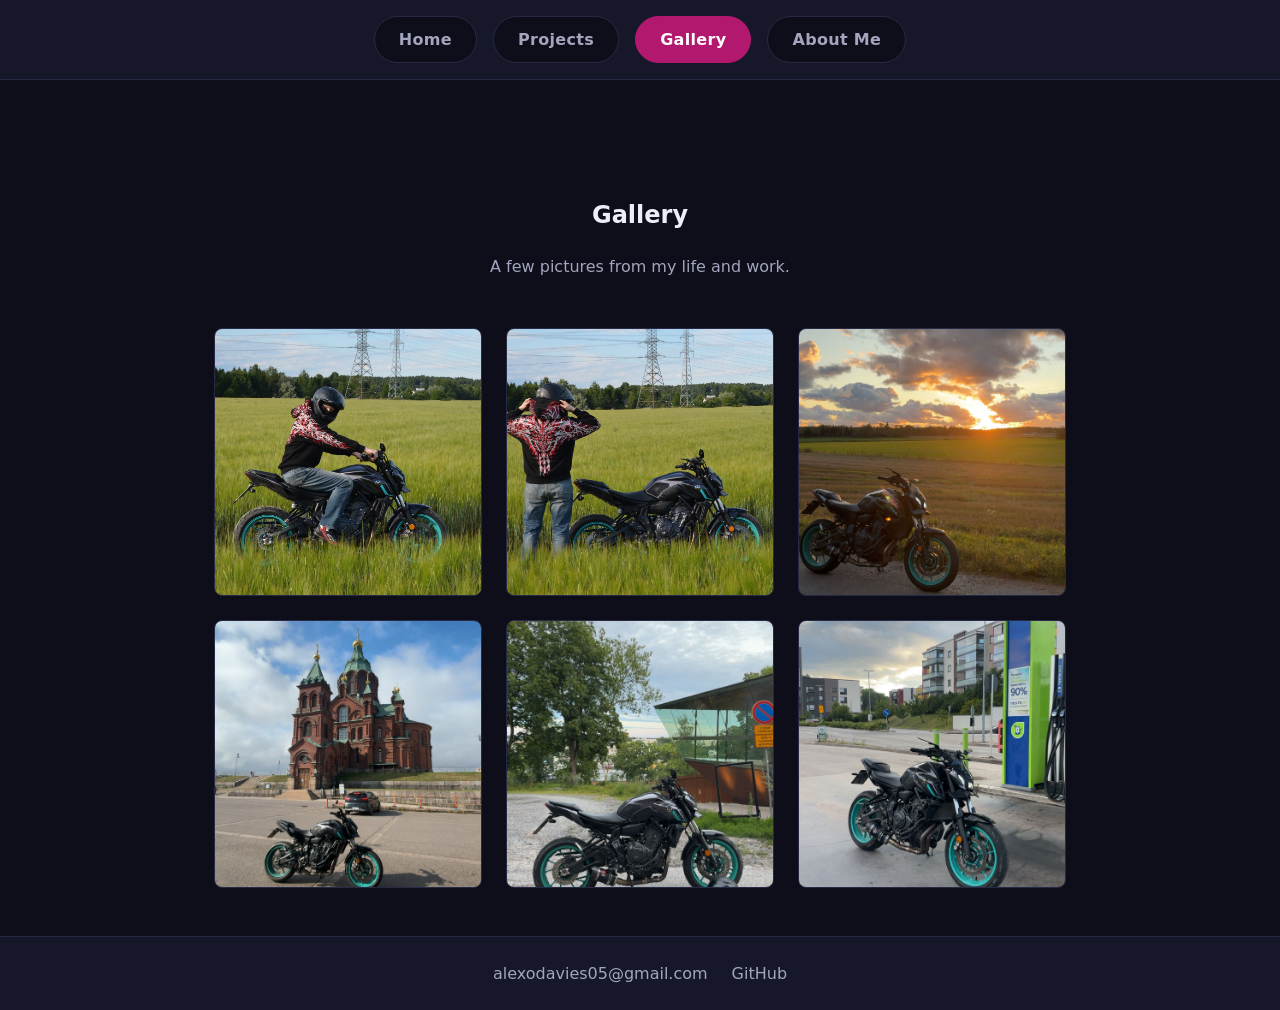
==== gallery.html @ 292f21c3 "Added .js file and added a gallery" ====
<!DOCTYPE html>
<html lang="en">
<head>
  <meta charset="UTF-8">
  <meta name="viewport" content="width=device-width, initial-scale=1.0">
  <title>Gallery | Alex Davies</title>
  <link rel="stylesheet" href="styles.css">
</head>
<body>

  <!-- ===== Header ===== -->
  <header class="site-header">
    <nav class="site-nav">
      <a href="index.html">Home</a>
      <a href="projects.html">Projects</a>
      <a href="gallery.html" class="active">Gallery</a>
      <a href="about_me.html">About Me</a>
    </nav>
  </header>

  <!-- ===== Gallery page content ===== -->
  <main>
    <section class="gallery-intro">
      <h1>Gallery</h1>
      <p>A few pictures from my life and work.</p>
    </section>

    <section class="gallery">
      <div class="gallery-grid">
        <!-- Replace each src with your picture (put files in the Pictures folder) and update the alt text -->
        <figure class="gallery-item"><img src="Pictures/gallery_1.jpg" alt="Picture 1"></figure>
        <figure class="gallery-item"><img src="Pictures/gallery_2.jpg" alt="Picture 2"></figure>
        <figure class="gallery-item"><img src="Pictures/gallery_3.jpg" alt="Picture 3"></figure>
        <figure class="gallery-item"><img src="Pictures/gallery_4.jpg" alt="Picture 4"></figure>
        <figure class="gallery-item"><img src="Pictures/gallery_5.jpg" alt="Picture 5"></figure>
        <figure class="gallery-item"><img src="Pictures/gallery_6.jpg" alt="Picture 6"></figure>
      </div>
    </section>
  </main>

  <!-- ===== Footer ===== -->
  <footer class="site-footer">
    <p>alexodavies05@gmail.com</p>
    <a href="https://github.com/F1nnAlex" target="_blank" rel="noopener">GitHub</a>
  </footer>

</body>
</html>
---- styles.css ----
/* =========================================================
   Shared styles (used across all pages: Home, Projects, About Me)
   ========================================================= */

:root {
  --bg: #0d0e1a;          /* dark navy background */
  --bg-alt: #161829;      /* slightly lighter panel background */
  --text: #ecedf5;        /* main text */
  --muted: #a2a5bd;       /* secondary text */
  --accent: #b3186f;      /* dark magenta accent */
  --accent-light: #e23e9c;/* brighter magenta for hover states */
  --accent-blue: #5b7cfa; /* dark blue accent, used for intermediate skill tier */
  --border: #262a45;      /* subtle border colour */
}

* {
  box-sizing: border-box;
}

html {
  scroll-behavior: smooth;
}

body {
  margin: 0;
  font-family: system-ui, -apple-system, "Segoe UI", Roboto, sans-serif;
  line-height: 1.6;
  color: var(--text);
  background: var(--bg);
}

a {
  color: var(--accent-light);
}

h1, h2, h3 {
  color: var(--text);
}

main {
  max-width: 900px;
  margin: 0 auto;
  padding: 3rem 1.5rem;
}

/* Header */
.site-header {
  position: sticky;
  top: 0;
  z-index: 10;
  background: var(--bg-alt);
  border-bottom: 1px solid var(--border);
}

.site-nav {
  display: flex;
  justify-content: center;
  align-items: center;
  gap: 1rem;
  padding: 1rem;
}

.site-nav a {
  text-align: center;
  padding: 0.6rem 1.5rem;
  text-decoration: none;
  font-weight: 600;
  letter-spacing: 0.02em;
  color: var(--muted);
  background: var(--bg);
  border: 1px solid var(--border);
  border-radius: 999px;
  transition: color 0.2s ease, border-color 0.2s ease, background 0.2s ease;
}

.site-nav a:hover {
  color: var(--text);
  border-color: var(--accent-light);
}

.site-nav a.active {
  color: #fff;
  background: var(--accent);
  border-color: var(--accent);
}

/* Footer */
.site-footer {
  background: var(--bg-alt);
  border-top: 1px solid var(--border);
  padding: 1.5rem;
  text-align: center;
  color: var(--muted);
  display: flex;
  justify-content: center;
  align-items: center;
  gap: 1.5rem;
  flex-wrap: wrap;
}

.site-footer a,
.site-footer p {
  color: var(--muted);
  margin: 0;
  text-decoration: none;
}

.site-footer a:hover {
  color: var(--accent-light);
}

.button {
  display: inline-block;
  padding: 0.75rem 1.5rem;
  border-radius: 6px;
  background: var(--accent);
  color: #fff;
  text-decoration: none;
  font-weight: 600;
  transition: background 0.2s ease;
}

.button:hover {
  background: var(--accent-light);
}

.button.small {
  padding: 0.5rem 1.1rem;
  font-size: 0.9rem;
}

.cards {
  display: flex;
  flex-wrap: wrap;
  justify-content: center;
  gap: 1.5rem;
  padding-bottom: 2rem;
}

.card {
  display: flex;
  flex-direction: column;
  align-items: flex-start;
  flex: 0 1 240px;
  padding: 1.5rem;
  border-radius: 8px;
  background: var(--bg-alt);
  border: 1px solid var(--border);
}

.card h3 {
  margin-top: 0;
  color: var(--accent-light);
}

.card p {
  color: var(--muted);
  flex-grow: 1;
}


/* =========================================================
   Main page styles
   ========================================================= */

.hero {
  display: flex;
  align-items: center;
  gap: 3rem;
  padding: 5rem 0;
}

.hero-photo {
  flex: 1;
  display: flex;
  justify-content: center;
}

.hero-photo img {
  width: 100%;
  max-width: 320px;
  aspect-ratio: 1 / 1;
  object-fit: cover;
  border-radius: 50%;
  border: 3px solid var(--accent);
  background: var(--bg-alt);
}

.hero-text {
  flex: 1;
}

.hero-text h1 {
  font-size: clamp(2rem, 5vw, 3rem);
  margin: 0 0 0.5rem;
}

.hero-text p {
  color: var(--muted);
  font-size: 1.25rem;
  margin-bottom: 2rem;
}

/* Stack the photo above the text on narrow screens */
@media (max-width: 700px) {
  .hero {
    flex-direction: column;
    text-align: center;
  }
}

.intro {
  padding: 2rem 0;
  border-top: 1px solid var(--border);
}

.featured-projects {
  padding: 2rem 0;
  border-top: 1px solid var(--border);
}

.featured-projects h2 {
  text-align: center;
  margin-bottom: 1.5rem;
}

.featured-projects .cards {
  gap: 1.725rem;
}

.featured-projects .card {
  flex-basis: 276px;
  padding: 1.725rem;
  font-size: 1.15rem;
}


/* =========================================================
   Projects page styles
   ========================================================= */

.projects-intro {
  text-align: center;
  padding: 3rem 0 2rem;
}

.projects-intro p {
  color: var(--muted);
}

.project-list .cards {
  gap: 1.875rem;
}

.project-list .card {
  flex-basis: 300px;
  padding: 1.875rem;
  font-size: 1.25rem;
}


/* =========================================================
   About Me page styles
   ========================================================= */

.about-intro {
  padding: 3rem 0 1rem;
}

.about-intro p {
  color: var(--muted);
}

.skills {
  padding: 1rem 0 2rem;
  border-top: 1px solid var(--border);
}

.skill-tier {
  margin-bottom: 1.5rem;
}

.skill-tier h3 {
  margin: 0 0 0.75rem;
  font-size: 0.95rem;
  text-transform: uppercase;
  letter-spacing: 0.05em;
}

.skill-tier ul {
  list-style: none;
  margin: 0;
  padding: 0;
  display: flex;
  flex-wrap: wrap;
  gap: 0.75rem;
}

.skill-tier li {
  background: var(--bg-alt);
  border: 1px solid var(--border);
  padding: 0.5rem 1rem;
  border-radius: 999px;
  color: var(--text);
}

/* Tier colour coding */
.skill-tier.expert h3 {
  color: var(--accent-light);
}

.skill-tier.expert li {
  border-color: var(--accent);
}

.skill-tier.intermediate h3 {
  color: var(--accent-blue);
}

.skill-tier.intermediate li {
  border-color: var(--accent-blue);
}

.skill-tier.beginner h3 {
  color: var(--muted);
}

.skill-tier.beginner li {
  border-color: var(--border);
}


/* =========================================================
   Gallery page styles
   ========================================================= */

.gallery-intro {
  text-align: center;
  padding: 3rem 0 2rem;
}

.gallery-intro p {
  color: var(--muted);
}

.gallery-grid {
  display: grid;
  grid-template-columns: repeat(3, 1fr);
  gap: 1.5rem;
}

.gallery-item {
  margin: 0;
  aspect-ratio: 1 / 1;
  overflow: hidden;
  border-radius: 8px;
  background: var(--bg-alt);
  border: 1px solid var(--border);
}

.gallery-item img {
  width: 100%;
  height: 100%;
  object-fit: cover;
  display: block;
  color: var(--muted);
  transition: transform 0.3s ease;
}

.gallery-item:hover img {
  transform: scale(1.05);
}

@media (max-width: 700px) {
  .gallery-grid {
    grid-template-columns: repeat(2, 1fr);
  }
}

@media (max-width: 450px) {
  .gallery-grid {
    grid-template-columns: 1fr;
  }
}


/* Buttons made with <button> need the border/cursor reset */
button.button {
  border: none;
  cursor: pointer;
  font: inherit;
  font-weight: 600;
  margin-left: 0.5rem;
}
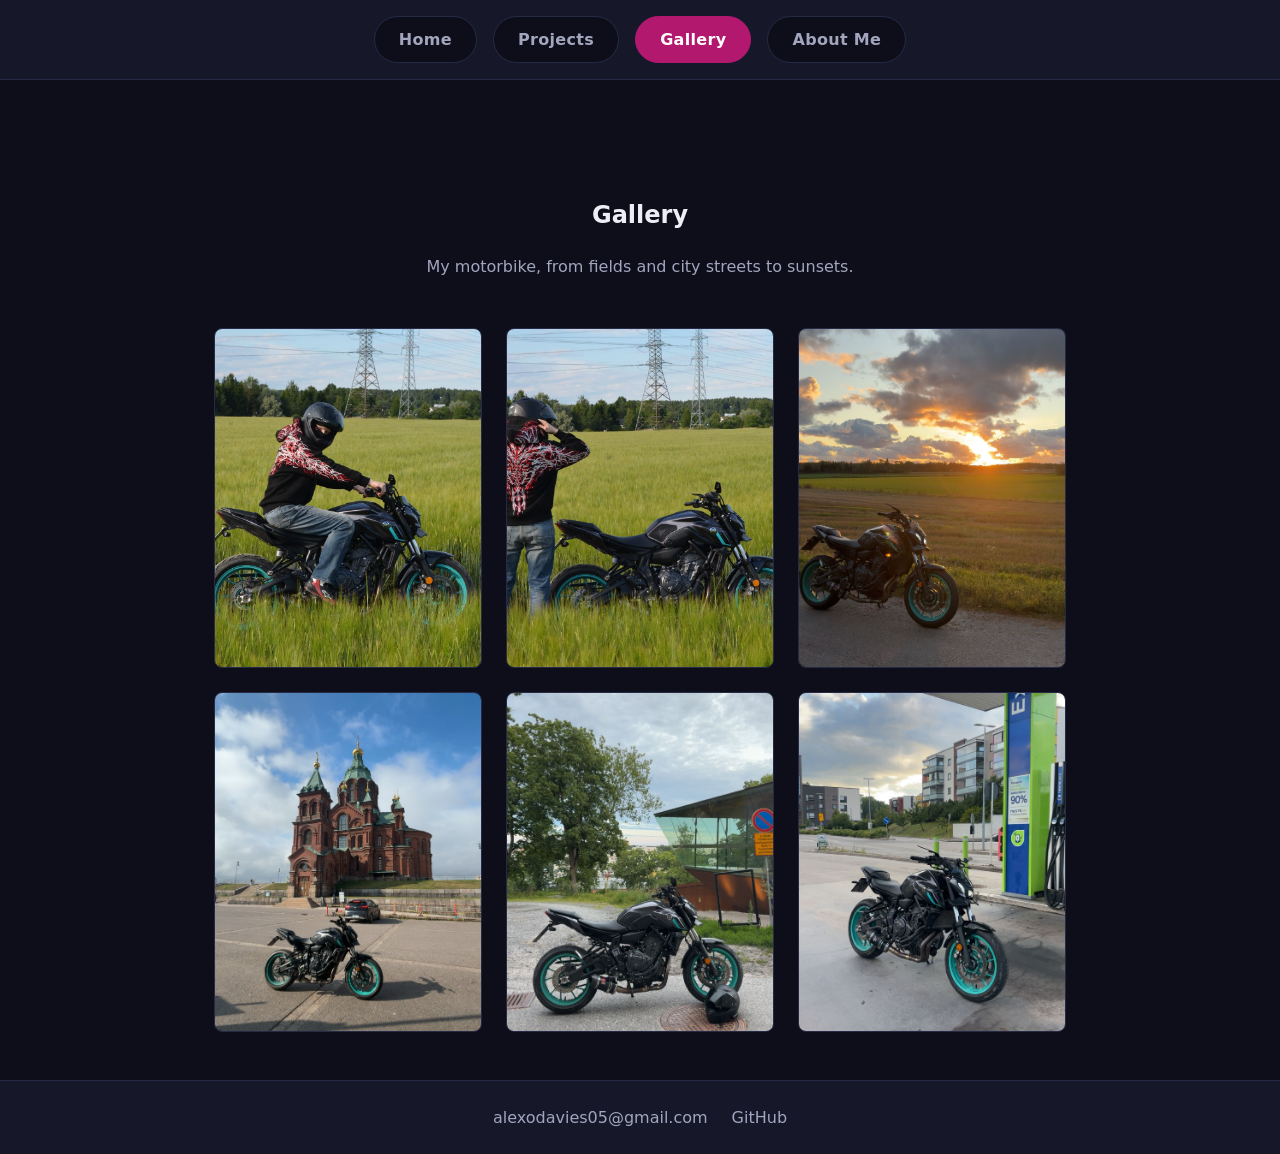
==== commit 6481c90f: "done" ====
--- a/gallery.html
+++ b/gallery.html
@@ -22,18 +22,17 @@
   <main>
     <section class="gallery-intro">
       <h1>Gallery</h1>
-      <p>A few pictures from my life and work.</p>
+      <p>My motorbike, from fields and city streets to sunsets.</p>
     </section>
 
     <section class="gallery">
-      <div class="gallery-grid">
-        <!-- Replace each src with your picture (put files in the Pictures folder) and update the alt text -->
-        <figure class="gallery-item"><img src="Pictures/gallery_1.jpg" alt="Picture 1"></figure>
-        <figure class="gallery-item"><img src="Pictures/gallery_2.jpg" alt="Picture 2"></figure>
-        <figure class="gallery-item"><img src="Pictures/gallery_3.jpg" alt="Picture 3"></figure>
-        <figure class="gallery-item"><img src="Pictures/gallery_4.jpg" alt="Picture 4"></figure>
-        <figure class="gallery-item"><img src="Pictures/gallery_5.jpg" alt="Picture 5"></figure>
-        <figure class="gallery-item"><img src="Pictures/gallery_6.jpg" alt="Picture 6"></figure>
+      <div class="gallery-flex">
+        <figure class="gallery-item"><img src="Pictures/gallery_1.jpg" alt="Rider in a black helmet and red-patterned hoodie sitting on a black and teal motorbike in a green field"></figure>
+        <figure class="gallery-item"><img src="Pictures/gallery_2.jpg" alt="Rider in a red-patterned hoodie standing in a green field next to a parked black and teal motorbike"></figure>
+        <figure class="gallery-item"><img src="Pictures/gallery_3.jpg" alt="Black and teal motorbike parked on a country road at sunset with orange clouds over a field"></figure>
+        <figure class="gallery-item"><img src="Pictures/gallery_4.jpg" alt="Black and teal motorbike parked in front of Uspenski Cathedral under a blue sky"></figure>
+        <figure class="gallery-item"><img src="Pictures/gallery_5.jpg" alt="Black and teal motorbike parked on gravel with a helmet resting against the front wheel and a glass building behind"></figure>
+        <figure class="gallery-item"><img src="Pictures/gallery_6.jpg" alt="Black and teal motorbike parked at a petrol station with apartment buildings in the background"></figure>
       </div>
     </section>
   </main>
--- a/styles.css
+++ b/styles.css
@@ -343,15 +343,20 @@
   color: var(--muted);
 }
 
-.gallery-grid {
-  display: grid;
-  grid-template-columns: repeat(3, 1fr);
-  gap: 1.5rem;
+.gallery-flex {
+  display: flex;
+  flex-direction: row;          /* images sit side by side */
+  flex-wrap: wrap;              /* wrap onto new rows when space runs out */
+  justify-content: center;      /* centre each row */
+  align-items: stretch;         /* make items in a row the same height */
+  gap: 1.5rem;                  /* space between images */
 }
 
 .gallery-item {
+  flex: 1 1 250px;              /* grow and shrink, ~3 per row on desktop */
+  max-width: 280px;
+  height: 340px;
   margin: 0;
-  aspect-ratio: 1 / 1;
   overflow: hidden;
   border-radius: 8px;
   background: var(--bg-alt);
@@ -371,24 +376,15 @@
   transform: scale(1.05);
 }
 
-@media (max-width: 700px) {
-  .gallery-grid {
-    grid-template-columns: repeat(2, 1fr);
+/* Stack the images in one column on small screens */
+@media (max-width: 600px) {
+  .gallery-flex {
+    flex-direction: column;
+    align-items: center;
   }
-}
-
-@media (max-width: 450px) {
-  .gallery-grid {
-    grid-template-columns: 1fr;
+
+  .gallery-item {
+    width: 100%;
+    max-width: 400px;
   }
 }
-
-
-/* Buttons made with <button> need the border/cursor reset */
-button.button {
-  border: none;
-  cursor: pointer;
-  font: inherit;
-  font-weight: 600;
-  margin-left: 0.5rem;
-}
